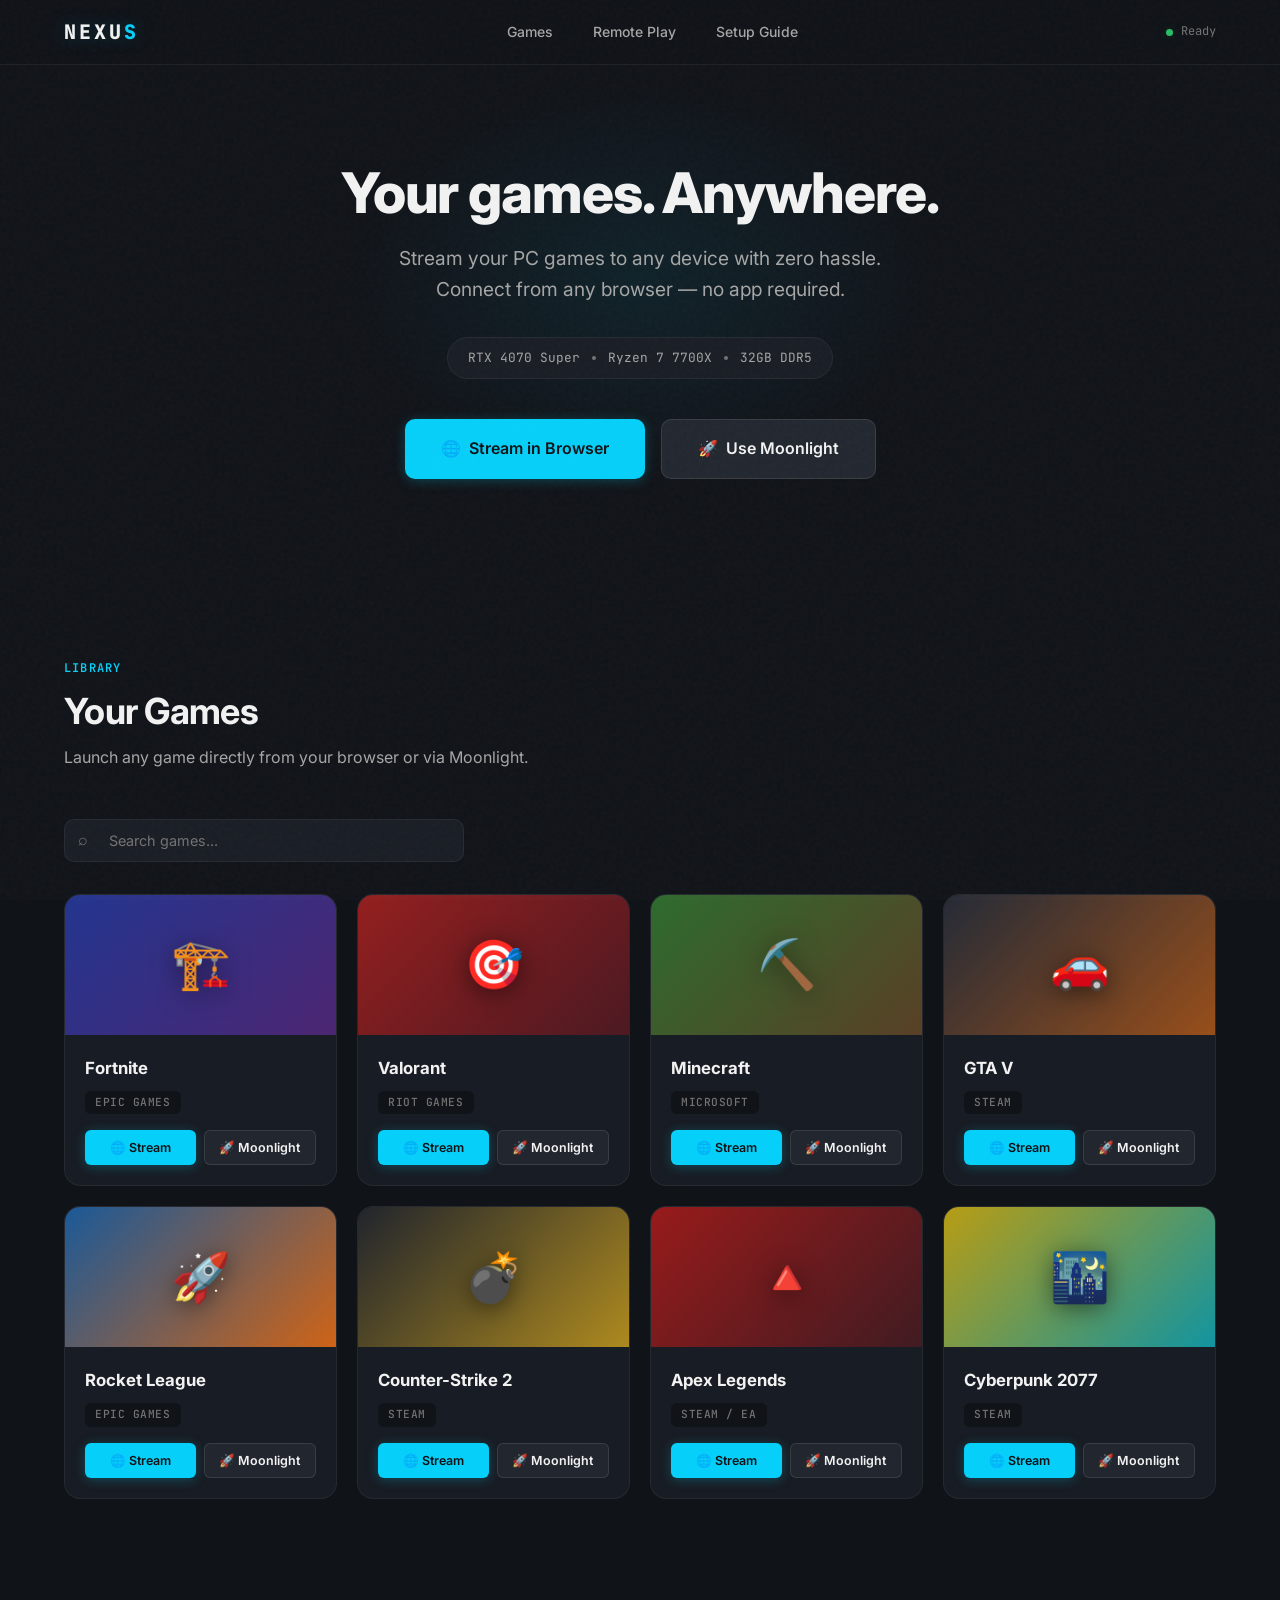
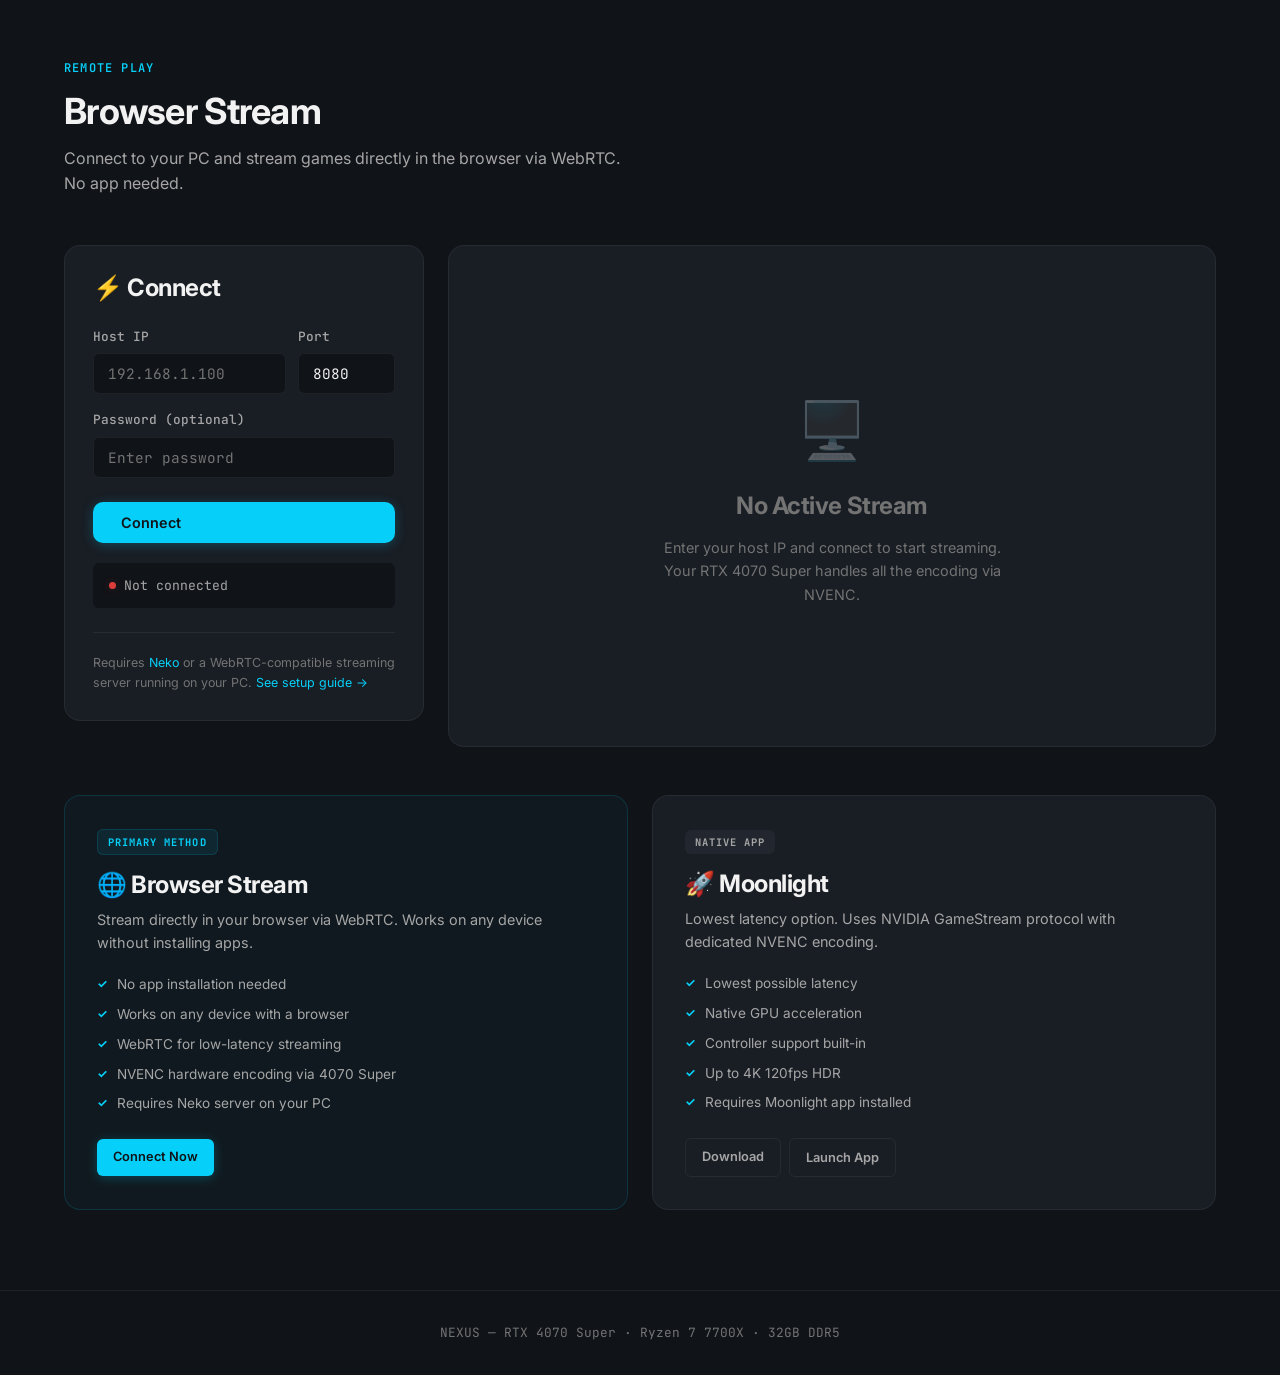
==== index.html @ 2f2a880e "NEXUS gaming portal" ====
<!DOCTYPE html>
<html lang="en">
<head>
  <meta charset="UTF-8">
  <meta name="viewport" content="width=device-width, initial-scale=1.0">
  <meta name="description" content="NEXUS — Stream your PC games to any device. Browser-based game streaming powered by Sunshine + WebRTC.">
  <title>NEXUS — Game Streaming Portal</title>
  <link rel="stylesheet" href="styles.css">
  <link rel="icon" href="data:image/svg+xml,<svg xmlns='http://www.w3.org/2000/svg' viewBox='0 0 100 100'><text y='.9em' font-size='90'>🎮</text></svg>">
</head>
<body>

  <!-- Navigation -->
  <nav class="nav" id="nav">
    <div class="container nav-inner">
      <a href="#" class="nav-logo">NEXU<span>S</span></a>
      <ul class="nav-links" id="navLinks">
        <li><a href="#games">Games</a></li>
        <li><a href="#stream">Remote Play</a></li>
        <li><a href="setup-guide.html">Setup Guide</a></li>
      </ul>
      <div class="nav-status">
        <div class="status-dot" id="statusDot"></div>
        <span id="statusText">Ready</span>
      </div>
      <button class="nav-toggle" id="navToggle" aria-label="Toggle navigation">☰</button>
    </div>
  </nav>

  <!-- Hero -->
  <section class="hero" id="hero">
    <div class="container">
      <h1 class="hero-tagline">Your games. Anywhere.</h1>
      <p class="hero-subtitle">Stream your PC games to any device with zero hassle. Connect from any browser — no app required.</p>
      <div class="hero-specs">
        <span>RTX 4070 Super</span>
        <span class="spec-divider"></span>
        <span>Ryzen 7 7700X</span>
        <span class="spec-divider"></span>
        <span>32GB DDR5</span>
      </div>
      <div class="hero-actions">
        <a href="#stream" class="btn btn-primary btn-lg">
          <span>🌐</span> Stream in Browser
        </a>
        <a href="#moonlight" class="btn btn-secondary btn-lg">
          <span>🚀</span> Use Moonlight
        </a>
      </div>
    </div>
  </section>

  <!-- Games -->
  <section id="games">
    <div class="container">
      <div class="section-header">
        <div class="section-label">Library</div>
        <h2 class="section-title">Your Games</h2>
        <p class="section-desc">Launch any game directly from your browser or via Moonlight.</p>
      </div>
      <div class="search-bar">
        <span class="search-icon">⌕</span>
        <input type="text" id="gameSearch" placeholder="Search games...">
      </div>
      <div class="games-grid" id="gamesGrid">
        <!-- Rendered by JS -->
      </div>
    </div>
  </section>

  <!-- Remote Play / Stream -->
  <section class="stream-section" id="stream">
    <div class="container">
      <div class="section-header">
        <div class="section-label">Remote Play</div>
        <h2 class="section-title">Browser Stream</h2>
        <p class="section-desc">Connect to your PC and stream games directly in the browser via WebRTC. No app needed.</p>
      </div>

      <div class="stream-layout">
        <!-- Controls Panel -->
        <div class="stream-controls">
          <h3>⚡ Connect</h3>

          <div class="input-row">
            <div class="input-group">
              <label for="hostIp">Host IP</label>
              <input type="text" id="hostIp" placeholder="192.168.1.100">
            </div>
            <div class="input-group">
              <label for="hostPort">Port</label>
              <input type="text" id="hostPort" placeholder="8080" value="8080">
            </div>
          </div>

          <div class="input-group">
            <label for="streamPassword">Password (optional)</label>
            <input type="password" id="streamPassword" placeholder="Enter password">
          </div>

          <button class="btn btn-primary stream-connect-btn" id="connectBtn" onclick="toggleConnection()">
            <span class="btn-label">Connect</span>
            <span class="spinner"></span>
          </button>

          <button class="btn btn-danger stream-connect-btn" id="disconnectBtn" style="display:none" onclick="disconnect()">
            Disconnect
          </button>

          <div class="stream-status" id="streamStatus">
            <div class="status-dot offline"></div>
            <span>Not connected</span>
          </div>

          <div style="margin-top: 24px; padding-top: 20px; border-top: 1px solid var(--border-subtle);">
            <p style="font-size: 0.78rem; color: var(--text-tertiary); line-height: 1.6;">
              Requires <a href="https://github.com/m1k1o/neko" target="_blank" rel="noopener">Neko</a> or a WebRTC-compatible streaming server running on your PC. 
              <a href="setup-guide.html">See setup guide →</a>
            </p>
          </div>
        </div>

        <!-- Stream Viewport -->
        <div class="stream-viewport" id="streamViewport">
          <div class="stream-toolbar">
            <button class="btn btn-ghost btn-sm" onclick="goFullscreen()" title="Fullscreen">⛶ Fullscreen</button>
            <button class="btn btn-ghost btn-sm" onclick="reloadStream()" title="Reload">↻ Reload</button>
          </div>
          <div class="stream-viewport-placeholder" id="streamPlaceholder">
            <div class="placeholder-icon">🖥️</div>
            <h3>No Active Stream</h3>
            <p>Enter your host IP and connect to start streaming. Your RTX 4070 Super handles all the encoding via NVENC.</p>
          </div>
          <iframe id="streamFrame" sandbox="allow-same-origin allow-scripts allow-forms" allowfullscreen></iframe>
        </div>
      </div>

      <!-- Streaming Methods -->
      <div class="methods-grid" id="moonlight">
        <!-- Browser Stream Card -->
        <div class="method-card recommended">
          <div class="method-badge primary">Primary Method</div>
          <h3>🌐 Browser Stream</h3>
          <p>Stream directly in your browser via WebRTC. Works on any device without installing apps.</p>
          <ul class="method-features">
            <li>No app installation needed</li>
            <li>Works on any device with a browser</li>
            <li>WebRTC for low-latency streaming</li>
            <li>NVENC hardware encoding via 4070 Super</li>
            <li>Requires Neko server on your PC</li>
          </ul>
          <a href="#stream" class="btn btn-primary btn-sm">Connect Now</a>
        </div>

        <!-- Moonlight Card -->
        <div class="method-card">
          <div class="method-badge secondary">Native App</div>
          <h3>🚀 Moonlight</h3>
          <p>Lowest latency option. Uses NVIDIA GameStream protocol with dedicated NVENC encoding.</p>
          <ul class="method-features">
            <li>Lowest possible latency</li>
            <li>Native GPU acceleration</li>
            <li>Controller support built-in</li>
            <li>Up to 4K 120fps HDR</li>
            <li>Requires Moonlight app installed</li>
          </ul>
          <div class="download-links">
            <a href="https://moonlight-stream.org/" target="_blank" rel="noopener" class="btn btn-ghost btn-sm">Download</a>
            <button class="btn btn-ghost btn-sm" onclick="launchMoonlight()">Launch App</button>
          </div>
        </div>
      </div>
    </div>
  </section>

  <!-- Fullscreen Overlay -->
  <div class="stream-fullscreen" id="fullscreenOverlay">
    <button class="btn btn-ghost exit-fullscreen" onclick="exitFullscreen()">✕ Exit Fullscreen</button>
    <iframe id="fullscreenFrame" allowfullscreen></iframe>
  </div>

  <!-- Footer -->
  <footer class="footer">
    <div class="container">
      <p>NEXUS — RTX 4070 Super · Ryzen 7 7700X · 32GB DDR5</p>
    </div>
  </footer>

  <script src="app.js"></script>
</body>
</html>
---- styles.css ----
/* ============================================
   NEXUS Gaming Portal — Design System
   ============================================ */

@import url('https://fonts.googleapis.com/css2?family=Inter:wght@300;400;500;600;700;800;900&family=JetBrains+Mono:wght@400;500;600;700&display=swap');

/* --- Custom Properties --- */
:root {
  --bg-primary: hsl(220, 20%, 8%);
  --bg-secondary: hsl(220, 18%, 12%);
  --bg-tertiary: hsl(220, 16%, 16%);
  --bg-elevated: hsl(220, 16%, 18%);

  --accent: hsl(190, 95%, 50%);
  --accent-dim: hsl(190, 80%, 35%);
  --accent-glow: hsla(190, 95%, 50%, 0.25);
  --accent-subtle: hsla(190, 95%, 50%, 0.08);

  --text-primary: hsl(0, 0%, 95%);
  --text-secondary: hsl(0, 0%, 65%);
  --text-tertiary: hsl(0, 0%, 45%);

  --success: hsl(145, 65%, 45%);
  --success-glow: hsla(145, 65%, 45%, 0.2);
  --warning: hsl(40, 90%, 55%);
  --danger: hsl(0, 70%, 55%);
  --danger-glow: hsla(0, 70%, 55%, 0.2);

  --border-subtle: hsla(0, 0%, 100%, 0.06);
  --border-light: hsla(0, 0%, 100%, 0.1);

  --radius-sm: 6px;
  --radius-md: 10px;
  --radius-lg: 16px;
  --radius-xl: 24px;

  --shadow-sm: 0 1px 3px hsla(0, 0%, 0%, 0.3);
  --shadow-md: 0 4px 16px hsla(0, 0%, 0%, 0.4);
  --shadow-lg: 0 8px 32px hsla(0, 0%, 0%, 0.5);
  --shadow-glow: 0 0 24px var(--accent-glow);

  --transition-fast: 150ms ease;
  --transition-base: 250ms ease;
  --transition-slow: 400ms ease;

  --font-sans: 'Inter', -apple-system, BlinkMacSystemFont, sans-serif;
  --font-mono: 'JetBrains Mono', 'Fira Code', monospace;
}

/* --- Reset & Base --- */
*, *::before, *::after {
  box-sizing: border-box;
  margin: 0;
  padding: 0;
}

html {
  scroll-behavior: smooth;
  -webkit-font-smoothing: antialiased;
  -moz-osx-font-smoothing: grayscale;
}

body {
  font-family: var(--font-sans);
  background-color: var(--bg-primary);
  color: var(--text-primary);
  line-height: 1.6;
  min-height: 100vh;
  overflow-x: hidden;
}

/* Subtle noise texture overlay */
body::before {
  content: '';
  position: fixed;
  inset: 0;
  background-image: url("data:image/svg+xml,%3Csvg viewBox='0 0 256 256' xmlns='http://www.w3.org/2000/svg'%3E%3Cfilter id='noise'%3E%3CfeTurbulence type='fractalNoise' baseFrequency='0.9' numOctaves='4' stitchTiles='stitch'/%3E%3C/filter%3E%3Crect width='100%25' height='100%25' filter='url(%23noise)' opacity='0.03'/%3E%3C/svg%3E");
  pointer-events: none;
  z-index: 9999;
}

a {
  color: var(--accent);
  text-decoration: none;
  transition: color var(--transition-fast);
}

a:hover {
  color: var(--text-primary);
}

img {
  max-width: 100%;
  display: block;
}

/* --- Typography --- */
h1, h2, h3, h4, h5, h6 {
  font-weight: 700;
  line-height: 1.2;
  letter-spacing: -0.02em;
}

h1 { font-size: clamp(2rem, 5vw, 3.5rem); }
h2 { font-size: clamp(1.5rem, 3vw, 2.25rem); }
h3 { font-size: clamp(1.15rem, 2vw, 1.5rem); }

.mono {
  font-family: var(--font-mono);
  letter-spacing: -0.03em;
}

/* --- Layout --- */
.container {
  width: 100%;
  max-width: 1200px;
  margin: 0 auto;
  padding: 0 24px;
}

section {
  padding: 80px 0;
}

/* --- Navigation --- */
.nav {
  position: fixed;
  top: 0;
  left: 0;
  right: 0;
  z-index: 1000;
  background: hsla(220, 20%, 8%, 0.85);
  backdrop-filter: blur(20px);
  -webkit-backdrop-filter: blur(20px);
  border-bottom: 1px solid var(--border-subtle);
  transition: background var(--transition-base);
}

.nav-inner {
  display: flex;
  align-items: center;
  justify-content: space-between;
  height: 64px;
}

.nav-logo {
  font-family: var(--font-mono);
  font-size: 1.25rem;
  font-weight: 800;
  letter-spacing: 0.15em;
  color: var(--text-primary);
  text-shadow: 0 0 20px var(--accent-glow);
}

.nav-logo span {
  color: var(--accent);
}

.nav-links {
  display: flex;
  align-items: center;
  gap: 8px;
  list-style: none;
}

.nav-links a {
  display: block;
  padding: 8px 16px;
  font-size: 0.875rem;
  font-weight: 500;
  color: var(--text-secondary);
  border-radius: var(--radius-sm);
  transition: all var(--transition-fast);
}

.nav-links a:hover {
  color: var(--text-primary);
  background: var(--accent-subtle);
}

.nav-status {
  display: flex;
  align-items: center;
  gap: 8px;
  font-size: 0.75rem;
  font-family: var(--font-mono);
  color: var(--text-tertiary);
}

.status-dot {
  width: 7px;
  height: 7px;
  border-radius: 50%;
  background: var(--success);
  box-shadow: 0 0 8px var(--success-glow);
  animation: pulse-dot 2s ease infinite;
}

.status-dot.offline {
  background: var(--danger);
  box-shadow: 0 0 8px var(--danger-glow);
}

.status-dot.connecting {
  background: var(--warning);
  animation: pulse-dot 0.8s ease infinite;
}

@keyframes pulse-dot {
  0%, 100% { opacity: 1; }
  50% { opacity: 0.4; }
}

/* Mobile nav toggle */
.nav-toggle {
  display: none;
  background: none;
  border: none;
  color: var(--text-secondary);
  font-size: 1.5rem;
  cursor: pointer;
  padding: 4px;
}

/* --- Hero --- */
.hero {
  padding: 160px 0 100px;
  text-align: center;
  position: relative;
}

.hero::after {
  content: '';
  position: absolute;
  top: 80px;
  left: 50%;
  transform: translateX(-50%);
  width: 600px;
  height: 400px;
  background: radial-gradient(ellipse, var(--accent-glow), transparent 70%);
  opacity: 0.3;
  pointer-events: none;
}

.hero-tagline {
  font-weight: 800;
  margin-bottom: 16px;
  position: relative;
  z-index: 1;
}

.hero-subtitle {
  font-size: clamp(1rem, 2vw, 1.2rem);
  color: var(--text-secondary);
  max-width: 520px;
  margin: 0 auto 32px;
  font-weight: 400;
  position: relative;
  z-index: 1;
}

.hero-specs {
  display: inline-flex;
  align-items: center;
  gap: 12px;
  padding: 10px 20px;
  background: var(--bg-secondary);
  border: 1px solid var(--border-subtle);
  border-radius: var(--radius-xl);
  font-family: var(--font-mono);
  font-size: 0.8rem;
  color: var(--text-secondary);
  margin-bottom: 40px;
  position: relative;
  z-index: 1;
}

.hero-specs .spec-divider {
  width: 4px;
  height: 4px;
  border-radius: 50%;
  background: var(--text-tertiary);
}

.hero-actions {
  display: flex;
  gap: 16px;
  justify-content: center;
  flex-wrap: wrap;
  position: relative;
  z-index: 1;
}

/* --- Buttons --- */
.btn {
  display: inline-flex;
  align-items: center;
  gap: 8px;
  padding: 12px 28px;
  font-family: var(--font-sans);
  font-size: 0.9rem;
  font-weight: 600;
  border-radius: var(--radius-md);
  border: none;
  cursor: pointer;
  transition: all var(--transition-base);
  text-decoration: none;
  white-space: nowrap;
}

.btn:active {
  transform: scale(0.97);
}

.btn-primary {
  background: var(--accent);
  color: hsl(220, 20%, 8%);
  box-shadow: 0 2px 12px var(--accent-glow);
}

.btn-primary:hover {
  background: hsl(190, 95%, 58%);
  box-shadow: 0 4px 24px var(--accent-glow);
  color: hsl(220, 20%, 8%);
  transform: translateY(-1px);
}

.btn-secondary {
  background: var(--bg-tertiary);
  color: var(--text-primary);
  border: 1px solid var(--border-light);
}

.btn-secondary:hover {
  background: var(--bg-elevated);
  border-color: var(--accent-dim);
  color: var(--text-primary);
  transform: translateY(-1px);
}

.btn-ghost {
  background: transparent;
  color: var(--text-secondary);
  border: 1px solid var(--border-subtle);
  padding: 8px 16px;
  font-size: 0.8rem;
}

.btn-ghost:hover {
  color: var(--text-primary);
  border-color: var(--border-light);
  background: var(--accent-subtle);
}

.btn-danger {
  background: var(--danger);
  color: white;
}

.btn-danger:hover {
  background: hsl(0, 70%, 62%);
  box-shadow: 0 4px 24px var(--danger-glow);
}

.btn-sm {
  padding: 8px 16px;
  font-size: 0.8rem;
  border-radius: var(--radius-sm);
}

.btn-lg {
  padding: 16px 36px;
  font-size: 1rem;
}

/* --- Section Headers --- */
.section-header {
  margin-bottom: 48px;
}

.section-label {
  font-family: var(--font-mono);
  font-size: 0.75rem;
  font-weight: 600;
  text-transform: uppercase;
  letter-spacing: 0.1em;
  color: var(--accent);
  margin-bottom: 12px;
}

.section-title {
  margin-bottom: 12px;
}

.section-desc {
  color: var(--text-secondary);
  max-width: 560px;
  font-size: 1rem;
}

/* --- Game Cards --- */
.games-grid {
  display: grid;
  grid-template-columns: repeat(auto-fill, minmax(270px, 1fr));
  gap: 20px;
}

.game-card {
  background: hsla(220, 18%, 14%, 0.7);
  backdrop-filter: blur(12px);
  -webkit-backdrop-filter: blur(12px);
  border: 1px solid var(--border-subtle);
  border-radius: var(--radius-lg);
  overflow: hidden;
  transition: all var(--transition-base);
  cursor: default;
}

.game-card:hover {
  border-color: hsla(190, 95%, 50%, 0.15);
  box-shadow: 0 8px 32px hsla(0, 0%, 0%, 0.4), inset 0 1px 0 hsla(0, 0%, 100%, 0.04);
  transform: translateY(-4px);
}

.game-card-banner {
  height: 140px;
  position: relative;
  display: flex;
  align-items: center;
  justify-content: center;
  overflow: hidden;
}

.game-card-banner .game-icon {
  font-size: 3rem;
  position: relative;
  z-index: 1;
  filter: drop-shadow(0 4px 12px hsla(0,0%,0%,0.5));
}

.game-card-body {
  padding: 20px;
}

.game-card-title {
  font-size: 1.05rem;
  font-weight: 700;
  margin-bottom: 6px;
}

.game-card-platform {
  display: inline-flex;
  align-items: center;
  gap: 4px;
  font-family: var(--font-mono);
  font-size: 0.7rem;
  font-weight: 500;
  color: var(--text-tertiary);
  background: var(--bg-primary);
  padding: 3px 10px;
  border-radius: var(--radius-sm);
  margin-bottom: 16px;
  text-transform: uppercase;
  letter-spacing: 0.05em;
}

.game-card-actions {
  display: flex;
  gap: 8px;
}

.game-card-actions .btn {
  flex: 1;
  justify-content: center;
  font-size: 0.78rem;
  padding: 9px 12px;
}

/* --- Stream Panel --- */
.stream-section {
  position: relative;
}

.stream-layout {
  display: grid;
  grid-template-columns: 360px 1fr;
  gap: 24px;
  align-items: start;
}

.stream-controls {
  background: var(--bg-secondary);
  border: 1px solid var(--border-subtle);
  border-radius: var(--radius-lg);
  padding: 28px;
  position: sticky;
  top: 88px;
}

.stream-controls h3 {
  margin-bottom: 24px;
  display: flex;
  align-items: center;
  gap: 10px;
}

.input-group {
  margin-bottom: 16px;
}

.input-group label {
  display: block;
  font-size: 0.8rem;
  font-weight: 500;
  color: var(--text-secondary);
  margin-bottom: 6px;
  font-family: var(--font-mono);
}

.input-group input {
  width: 100%;
  padding: 10px 14px;
  background: var(--bg-primary);
  border: 1px solid var(--border-subtle);
  border-radius: var(--radius-sm);
  color: var(--text-primary);
  font-family: var(--font-mono);
  font-size: 0.9rem;
  transition: border-color var(--transition-fast);
  outline: none;
}

.input-group input:focus {
  border-color: var(--accent-dim);
  box-shadow: 0 0 0 3px var(--accent-glow);
}

.input-group input::placeholder {
  color: var(--text-tertiary);
}

.input-row {
  display: grid;
  grid-template-columns: 2fr 1fr;
  gap: 12px;
}

.stream-connect-btn {
  width: 100%;
  margin-top: 8px;
}

.stream-status {
  display: flex;
  align-items: center;
  gap: 8px;
  margin-top: 20px;
  padding: 12px 16px;
  background: var(--bg-primary);
  border-radius: var(--radius-sm);
  font-size: 0.82rem;
  font-family: var(--font-mono);
  color: var(--text-secondary);
}

.stream-status.connected {
  border: 1px solid hsla(145, 65%, 45%, 0.2);
  color: var(--success);
}

.stream-status.error {
  border: 1px solid hsla(0, 70%, 55%, 0.2);
  color: var(--danger);
}

.stream-viewport {
  background: var(--bg-secondary);
  border: 1px solid var(--border-subtle);
  border-radius: var(--radius-lg);
  overflow: hidden;
  position: relative;
  min-height: 500px;
}

.stream-viewport-placeholder {
  display: flex;
  flex-direction: column;
  align-items: center;
  justify-content: center;
  min-height: 500px;
  color: var(--text-tertiary);
  gap: 16px;
  padding: 40px;
  text-align: center;
}

.stream-viewport-placeholder .placeholder-icon {
  font-size: 3.5rem;
  opacity: 0.3;
}

.stream-viewport-placeholder p {
  max-width: 340px;
  font-size: 0.9rem;
  line-height: 1.6;
}

.stream-viewport iframe {
  width: 100%;
  height: 100%;
  min-height: 500px;
  border: none;
  display: none;
}

.stream-viewport iframe.active {
  display: block;
}

.stream-toolbar {
  position: absolute;
  top: 12px;
  right: 12px;
  display: flex;
  gap: 8px;
  z-index: 10;
  opacity: 0;
  transition: opacity var(--transition-fast);
}

.stream-viewport:hover .stream-toolbar {
  opacity: 1;
}

/* --- Methods (Moonlight / Browser) --- */
.methods-grid {
  display: grid;
  grid-template-columns: 1fr 1fr;
  gap: 24px;
  margin-top: 48px;
}

.method-card {
  background: var(--bg-secondary);
  border: 1px solid var(--border-subtle);
  border-radius: var(--radius-lg);
  padding: 32px;
  transition: all var(--transition-base);
}

.method-card:hover {
  border-color: var(--border-light);
}

.method-card.recommended {
  border-color: hsla(190, 95%, 50%, 0.15);
  background: hsla(190, 95%, 50%, 0.03);
}

.method-badge {
  display: inline-block;
  font-family: var(--font-mono);
  font-size: 0.65rem;
  font-weight: 700;
  text-transform: uppercase;
  letter-spacing: 0.1em;
  padding: 4px 10px;
  border-radius: var(--radius-sm);
  margin-bottom: 16px;
}

.method-badge.primary {
  background: var(--accent-subtle);
  color: var(--accent);
  border: 1px solid hsla(190, 95%, 50%, 0.15);
}

.method-badge.secondary {
  background: var(--bg-tertiary);
  color: var(--text-secondary);
}

.method-card h3 {
  margin-bottom: 8px;
}

.method-card p {
  color: var(--text-secondary);
  font-size: 0.9rem;
  margin-bottom: 20px;
}

.method-features {
  list-style: none;
  margin-bottom: 24px;
}

.method-features li {
  position: relative;
  padding-left: 20px;
  font-size: 0.85rem;
  color: var(--text-secondary);
  margin-bottom: 8px;
}

.method-features li::before {
  content: '✓';
  position: absolute;
  left: 0;
  color: var(--accent);
  font-weight: 700;
  font-size: 0.75rem;
}

.download-links {
  display: flex;
  flex-wrap: wrap;
  gap: 8px;
}

/* --- Search Bar --- */
.search-bar {
  position: relative;
  margin-bottom: 32px;
  max-width: 400px;
}

.search-bar input {
  width: 100%;
  padding: 12px 16px 12px 44px;
  background: var(--bg-secondary);
  border: 1px solid var(--border-subtle);
  border-radius: var(--radius-md);
  color: var(--text-primary);
  font-family: var(--font-sans);
  font-size: 0.9rem;
  outline: none;
  transition: all var(--transition-fast);
}

.search-bar input:focus {
  border-color: var(--accent-dim);
  box-shadow: 0 0 0 3px var(--accent-glow);
}

.search-bar input::placeholder {
  color: var(--text-tertiary);
}

.search-bar .search-icon {
  position: absolute;
  left: 14px;
  top: 50%;
  transform: translateY(-50%);
  color: var(--text-tertiary);
  font-size: 1rem;
  pointer-events: none;
}

/* --- Footer --- */
.footer {
  padding: 32px 0;
  border-top: 1px solid var(--border-subtle);
  text-align: center;
}

.footer p {
  font-size: 0.8rem;
  font-family: var(--font-mono);
  color: var(--text-tertiary);
}

/* --- Fullscreen Stream --- */
.stream-fullscreen {
  position: fixed;
  inset: 0;
  z-index: 10000;
  background: black;
  display: none;
}

.stream-fullscreen.active {
  display: block;
}

.stream-fullscreen iframe {
  width: 100%;
  height: 100%;
  border: none;
}

.stream-fullscreen .exit-fullscreen {
  position: absolute;
  top: 16px;
  right: 16px;
  z-index: 10001;
  opacity: 0;
  transition: opacity var(--transition-fast);
}

.stream-fullscreen:hover .exit-fullscreen {
  opacity: 1;
}

/* --- Animations --- */
@keyframes fade-in-up {
  from {
    opacity: 0;
    transform: translateY(20px);
  }
  to {
    opacity: 1;
    transform: translateY(0);
  }
}

.animate-in {
  animation: fade-in-up 0.6s ease forwards;
  opacity: 0;
}

.animate-in:nth-child(1) { animation-delay: 0.05s; }
.animate-in:nth-child(2) { animation-delay: 0.1s; }
.animate-in:nth-child(3) { animation-delay: 0.15s; }
.animate-in:nth-child(4) { animation-delay: 0.2s; }
.animate-in:nth-child(5) { animation-delay: 0.25s; }
.animate-in:nth-child(6) { animation-delay: 0.3s; }
.animate-in:nth-child(7) { animation-delay: 0.35s; }
.animate-in:nth-child(8) { animation-delay: 0.4s; }

/* --- Loading Spinner --- */
.spinner {
  width: 18px;
  height: 18px;
  border: 2px solid transparent;
  border-top-color: currentColor;
  border-radius: 50%;
  animation: spin 0.7s linear infinite;
  display: none;
}

.btn.loading .spinner {
  display: inline-block;
}

.btn.loading .btn-label {
  display: none;
}

@keyframes spin {
  to { transform: rotate(360deg); }
}

/* --- Setup Guide Styles --- */
.guide-content {
  max-width: 760px;
  margin: 0 auto;
  padding-top: 100px;
}

.guide-step {
  background: var(--bg-secondary);
  border: 1px solid var(--border-subtle);
  border-radius: var(--radius-lg);
  padding: 32px;
  margin-bottom: 24px;
  position: relative;
}

.guide-step-number {
  position: absolute;
  top: -12px;
  left: 24px;
  background: var(--accent);
  color: var(--bg-primary);
  font-family: var(--font-mono);
  font-size: 0.75rem;
  font-weight: 700;
  padding: 4px 14px;
  border-radius: var(--radius-sm);
}

.guide-step h3 {
  margin-bottom: 12px;
  margin-top: 4px;
}

.guide-step p,
.guide-step li {
  color: var(--text-secondary);
  font-size: 0.9rem;
  line-height: 1.7;
}

.guide-step ul {
  list-style: none;
  padding: 0;
}

.guide-step ul li {
  padding-left: 20px;
  position: relative;
  margin-bottom: 6px;
}

.guide-step ul li::before {
  content: '›';
  position: absolute;
  left: 0;
  color: var(--accent);
  font-weight: 700;
}

.guide-step code {
  display: block;
  background: var(--bg-primary);
  padding: 16px 20px;
  border-radius: var(--radius-sm);
  font-family: var(--font-mono);
  font-size: 0.82rem;
  color: var(--accent);
  margin: 16px 0;
  overflow-x: auto;
  border: 1px solid var(--border-subtle);
  white-space: pre-wrap;
  word-break: break-all;
}

.guide-step .inline-code {
  display: inline;
  padding: 2px 8px;
  font-size: 0.82rem;
  margin: 0;
}

.back-link {
  display: inline-flex;
  align-items: center;
  gap: 6px;
  margin-bottom: 32px;
  font-size: 0.9rem;
  color: var(--text-secondary);
}

.back-link:hover {
  color: var(--accent);
}

/* --- Responsive --- */
@media (max-width: 900px) {
  .stream-layout {
    grid-template-columns: 1fr;
  }

  .stream-controls {
    position: static;
  }

  .methods-grid {
    grid-template-columns: 1fr;
  }
}

@media (max-width: 768px) {
  .nav-links {
    display: none;
    position: absolute;
    top: 64px;
    left: 0;
    right: 0;
    flex-direction: column;
    background: hsla(220, 20%, 8%, 0.95);
    backdrop-filter: blur(20px);
    -webkit-backdrop-filter: blur(20px);
    border-bottom: 1px solid var(--border-subtle);
    padding: 16px;
    gap: 4px;
  }

  .nav-links.open {
    display: flex;
  }

  .nav-toggle {
    display: block;
  }

  .nav-status {
    display: none;
  }

  section {
    padding: 60px 0;
  }

  .hero {
    padding: 120px 0 60px;
  }

  .hero-specs {
    flex-wrap: wrap;
    justify-content: center;
    font-size: 0.7rem;
    gap: 6px;
  }

  .games-grid {
    grid-template-columns: 1fr;
  }

  .input-row {
    grid-template-columns: 1fr;
  }
}
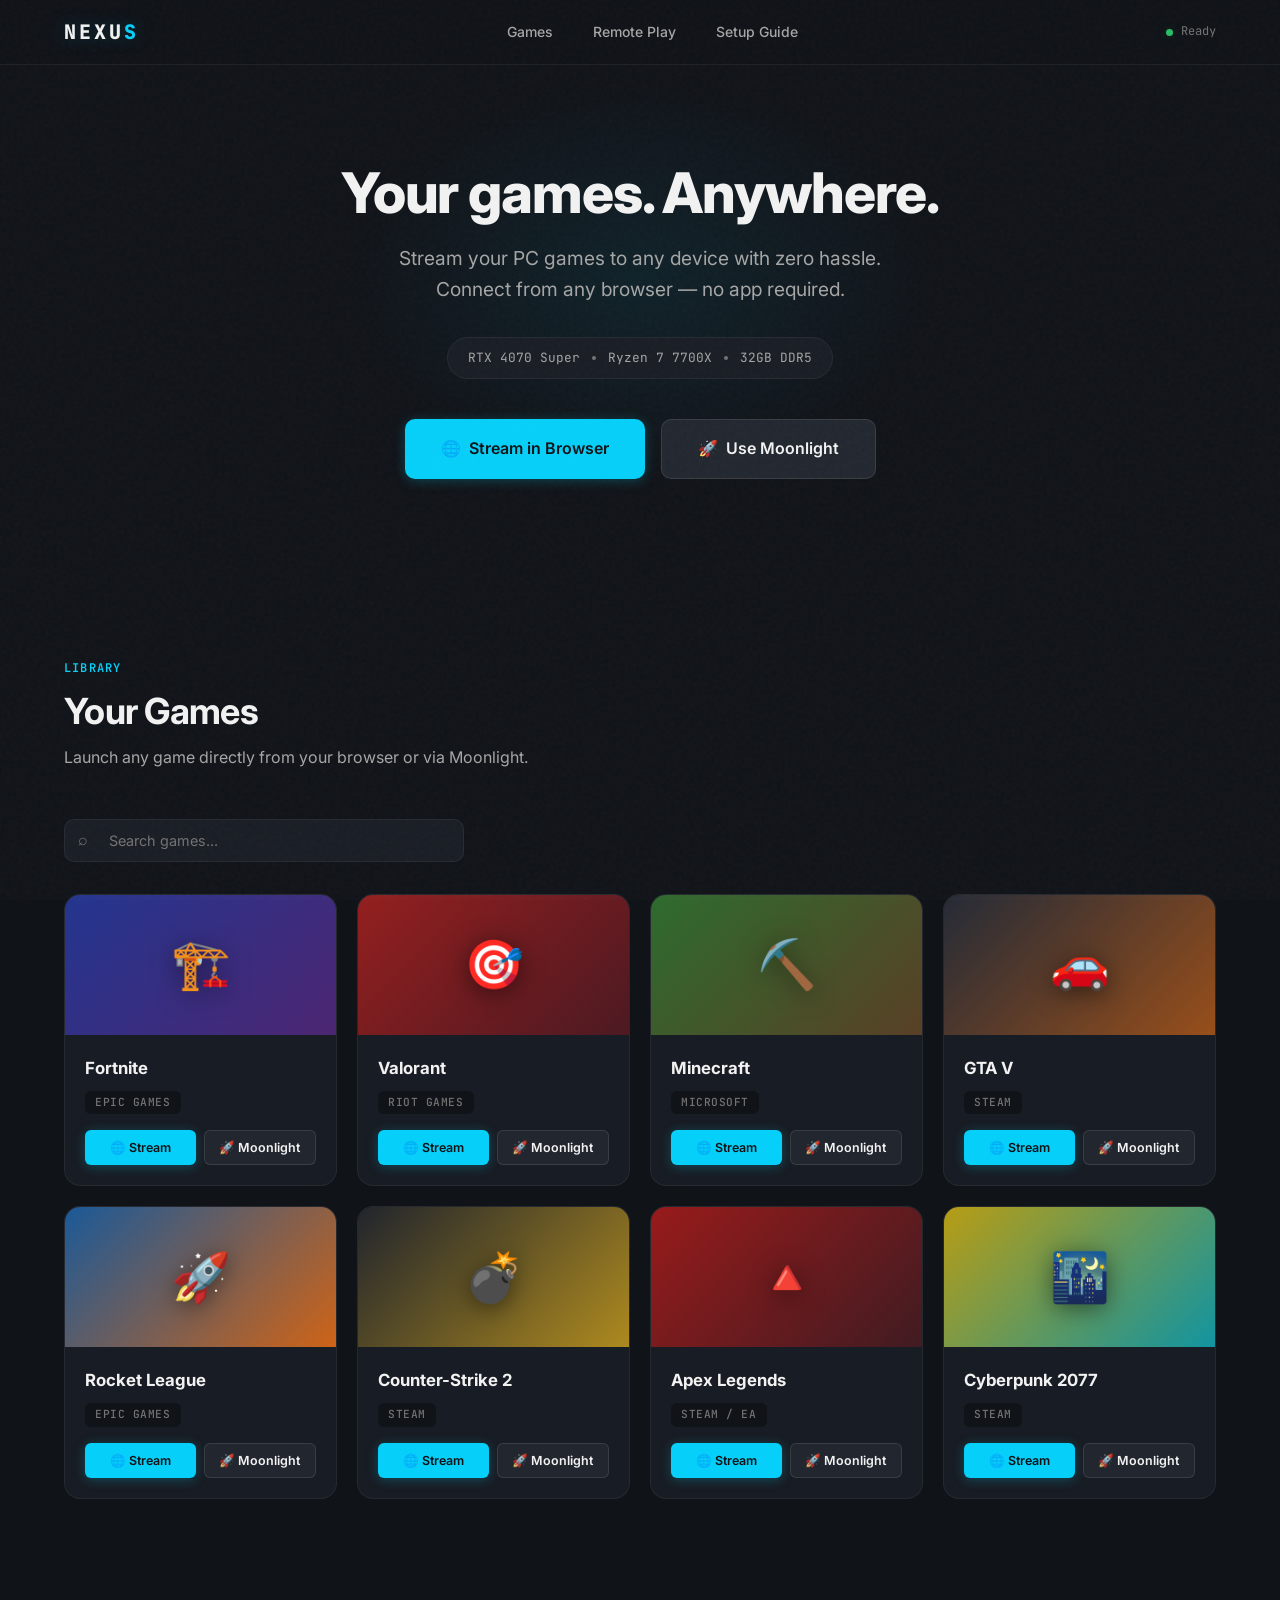
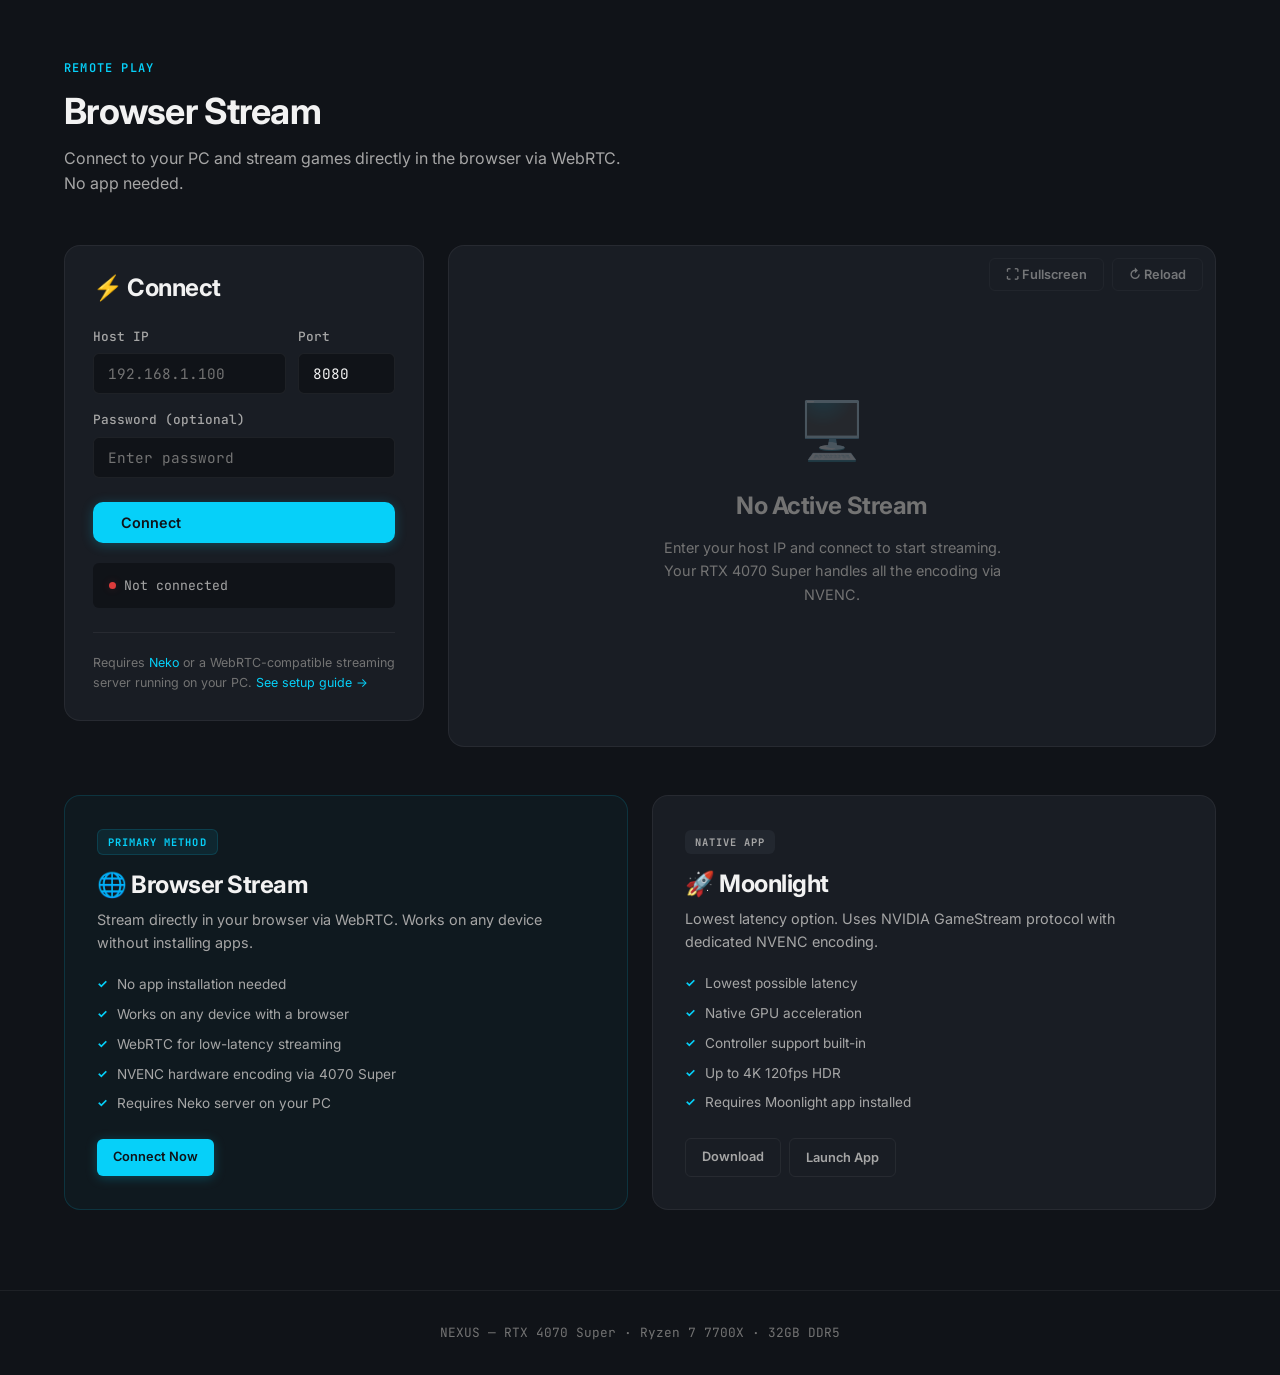
==== commit 0ea9ab77: "Make fullscreen work without a live stream, and keep the control visible goFullscreen() early-return" ====
--- a/index.html
+++ b/index.html
@@ -123,7 +123,7 @@
         <!-- Stream Viewport -->
         <div class="stream-viewport" id="streamViewport">
           <div class="stream-toolbar">
-            <button class="btn btn-ghost btn-sm" onclick="goFullscreen()" title="Fullscreen">⛶ Fullscreen</button>
+            <button class="btn btn-ghost btn-sm" onclick="goFullscreen()" title="Fill the screen with the portal (or the stream, when one is live)">⛶ Fullscreen</button>
             <button class="btn btn-ghost btn-sm" onclick="reloadStream()" title="Reload">↻ Reload</button>
           </div>
           <div class="stream-viewport-placeholder" id="streamPlaceholder">
--- a/styles.css
+++ b/styles.css
@@ -624,11 +624,14 @@
   display: flex;
   gap: 8px;
   z-index: 10;
-  opacity: 0;
+  /* Always visible: hover-only controls are undiscoverable, and unreachable
+     entirely on touch devices. */
+  opacity: 0.65;
   transition: opacity var(--transition-fast);
 }
 
-.stream-viewport:hover .stream-toolbar {
+.stream-viewport:hover .stream-toolbar,
+.stream-toolbar:focus-within {
   opacity: 1;
 }
 
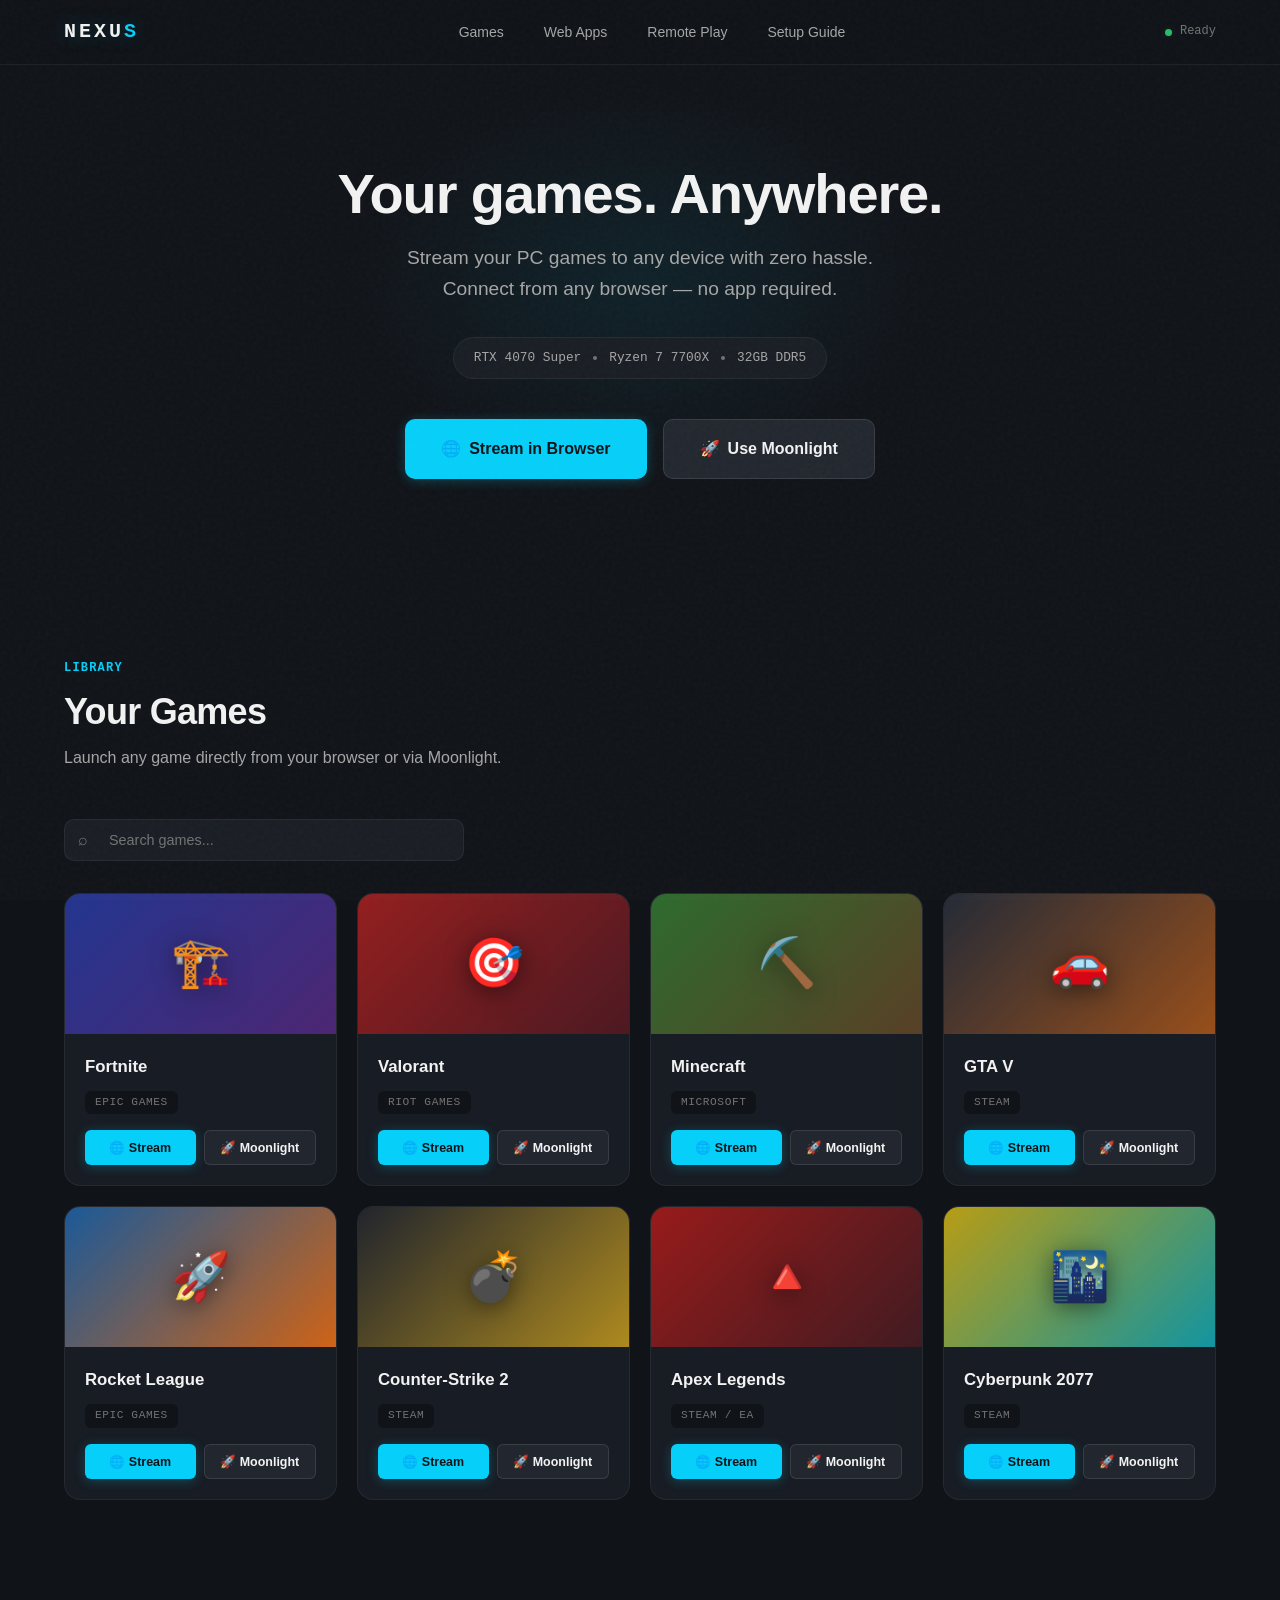
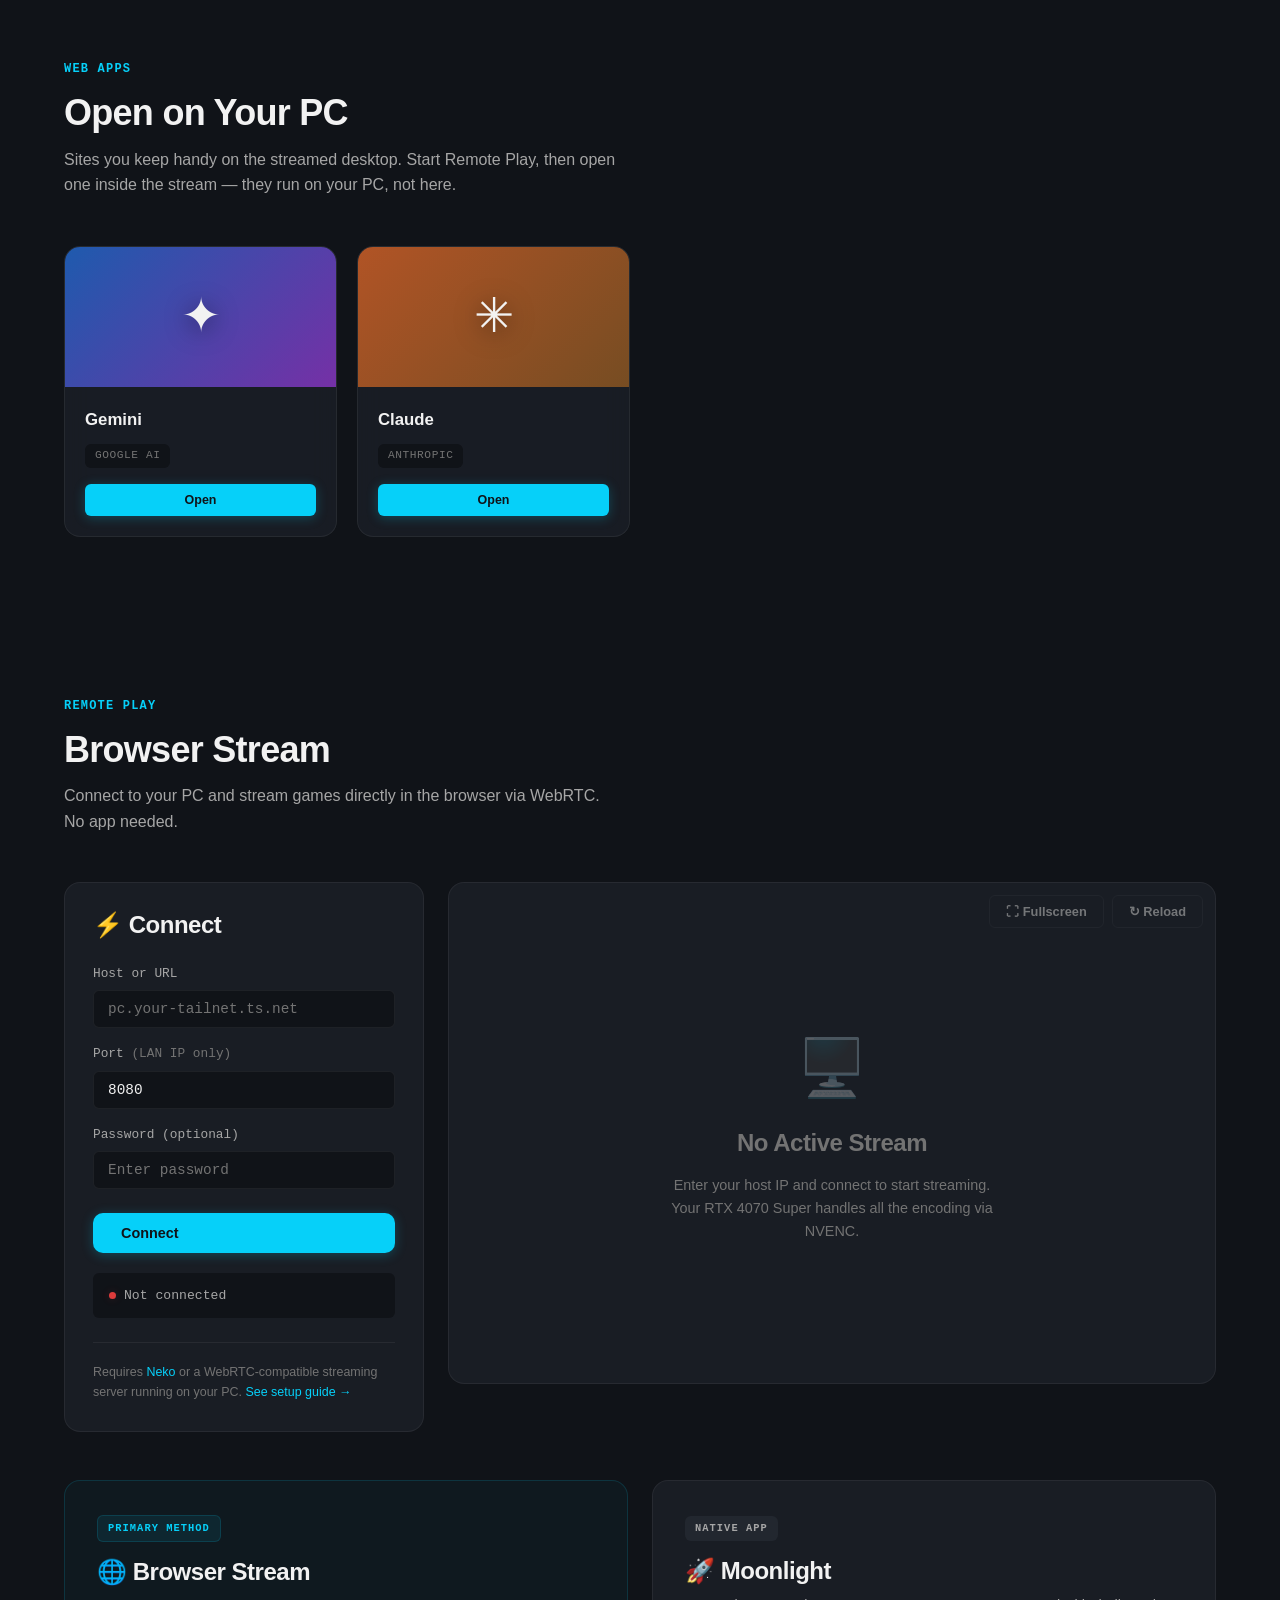
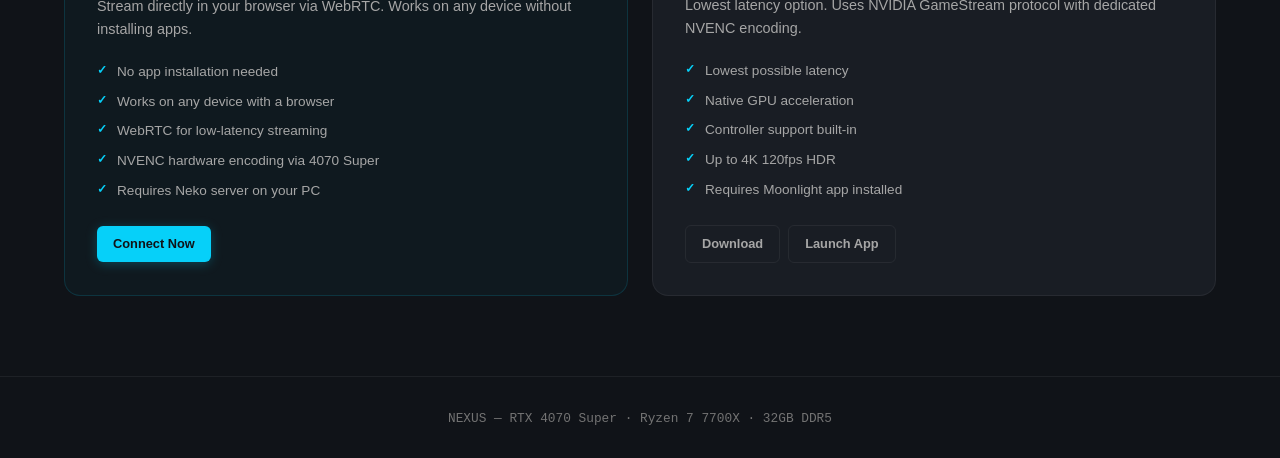
==== commit 5c28089f: "Make portal embed-safe and self-contained; accept HTTPS host; add Web Apps - Drop the fonts.googleap" ====
--- a/index.html
+++ b/index.html
@@ -13,10 +13,11 @@
   <!-- Navigation -->
   <nav class="nav" id="nav">
     <div class="container nav-inner">
-      <a href="#" class="nav-logo">NEXU<span>S</span></a>
+      <a href="#" target="_self" class="nav-logo">NEXU<span>S</span></a>
       <ul class="nav-links" id="navLinks">
-        <li><a href="#games">Games</a></li>
-        <li><a href="#stream">Remote Play</a></li>
+        <li><a href="#games" target="_self">Games</a></li>
+        <li><a href="#apps" target="_self">Web Apps</a></li>
+        <li><a href="#stream" target="_self">Remote Play</a></li>
         <li><a href="setup-guide.html">Setup Guide</a></li>
       </ul>
       <div class="nav-status">
@@ -40,10 +41,10 @@
         <span>32GB DDR5</span>
       </div>
       <div class="hero-actions">
-        <a href="#stream" class="btn btn-primary btn-lg">
+        <a href="#stream" target="_self" class="btn btn-primary btn-lg">
           <span>🌐</span> Stream in Browser
         </a>
-        <a href="#moonlight" class="btn btn-secondary btn-lg">
+        <a href="#moonlight" target="_self" class="btn btn-secondary btn-lg">
           <span>🚀</span> Use Moonlight
         </a>
       </div>
@@ -68,6 +69,20 @@
     </div>
   </section>
 
+  <!-- Web Apps -->
+  <section id="apps">
+    <div class="container">
+      <div class="section-header">
+        <div class="section-label">Web Apps</div>
+        <h2 class="section-title">Open on Your PC</h2>
+        <p class="section-desc">Sites you keep handy on the streamed desktop. Start Remote Play, then open one inside the stream — they run on your PC, not here.</p>
+      </div>
+      <div class="games-grid" id="appsGrid">
+        <!-- Rendered by JS -->
+      </div>
+    </div>
+  </section>
+
   <!-- Remote Play / Stream -->
   <section class="stream-section" id="stream">
     <div class="container">
@@ -82,15 +97,13 @@
         <div class="stream-controls">
           <h3>⚡ Connect</h3>
 
-          <div class="input-row">
-            <div class="input-group">
-              <label for="hostIp">Host IP</label>
-              <input type="text" id="hostIp" placeholder="192.168.1.100">
-            </div>
-            <div class="input-group">
-              <label for="hostPort">Port</label>
-              <input type="text" id="hostPort" placeholder="8080" value="8080">
-            </div>
+          <div class="input-group">
+            <label for="hostIp">Host or URL</label>
+            <input type="text" id="hostIp" placeholder="pc.your-tailnet.ts.net">
+          </div>
+          <div class="input-group">
+            <label for="hostPort">Port <span style="color: var(--text-tertiary); font-weight: 400;">(LAN IP only)</span></label>
+            <input type="text" id="hostPort" placeholder="8080" value="8080">
           </div>
 
           <div class="input-group">
@@ -149,7 +162,7 @@
             <li>NVENC hardware encoding via 4070 Super</li>
             <li>Requires Neko server on your PC</li>
           </ul>
-          <a href="#stream" class="btn btn-primary btn-sm">Connect Now</a>
+          <a href="#stream" target="_self" class="btn btn-primary btn-sm">Connect Now</a>
         </div>
 
         <!-- Moonlight Card -->
--- a/styles.css
+++ b/styles.css
@@ -2,7 +2,10 @@
    NEXUS Gaming Portal — Design System
    ============================================ */
 
-@import url('https://fonts.googleapis.com/css2?family=Inter:wght@300;400;500;600;700;800;900&family=JetBrains+Mono:wght@400;500;600;700&display=swap');
+/* Fonts are intentionally NOT fetched from the network: this file must be
+   fully self-contained so it renders when embedded on a locked-down network.
+   The --font-sans / --font-mono stacks below fall back to the OS UI + mono
+   faces, which are close enough and cost zero external requests. */
 
 /* --- Custom Properties --- */
 :root {
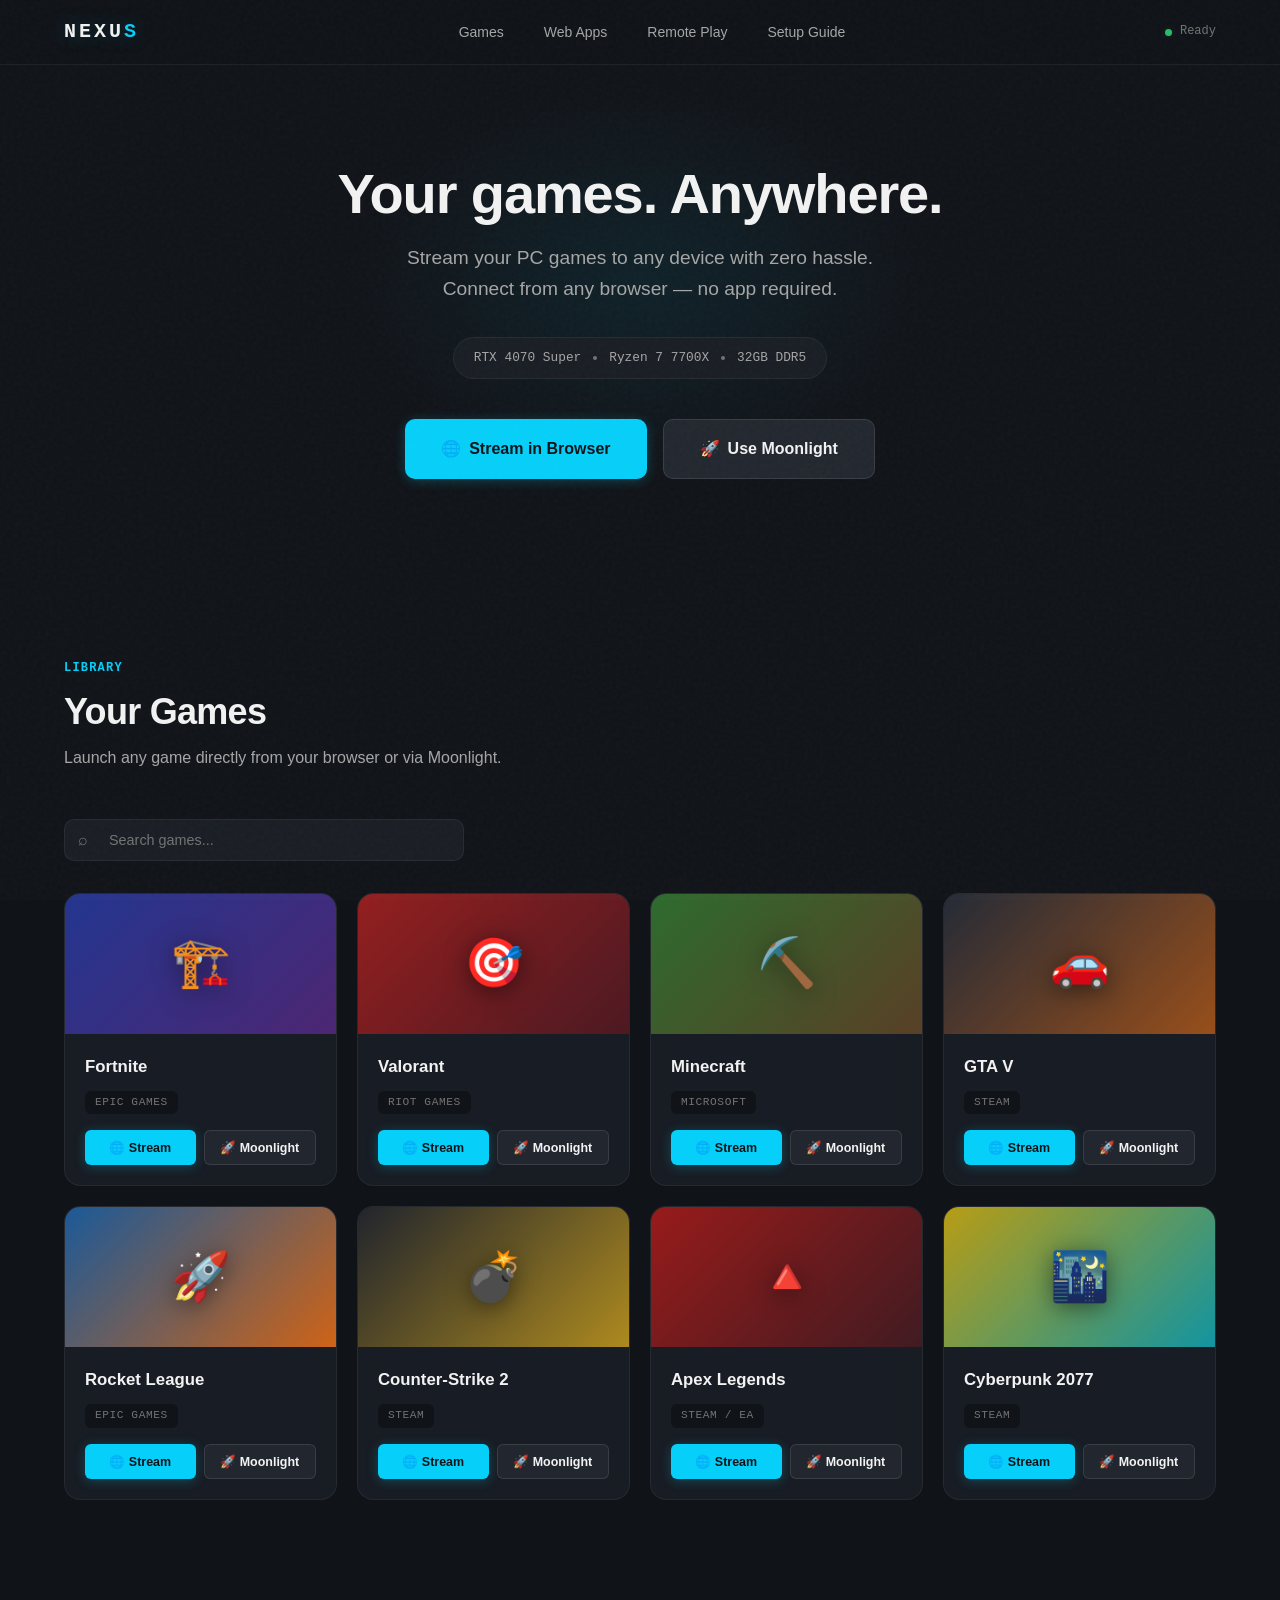
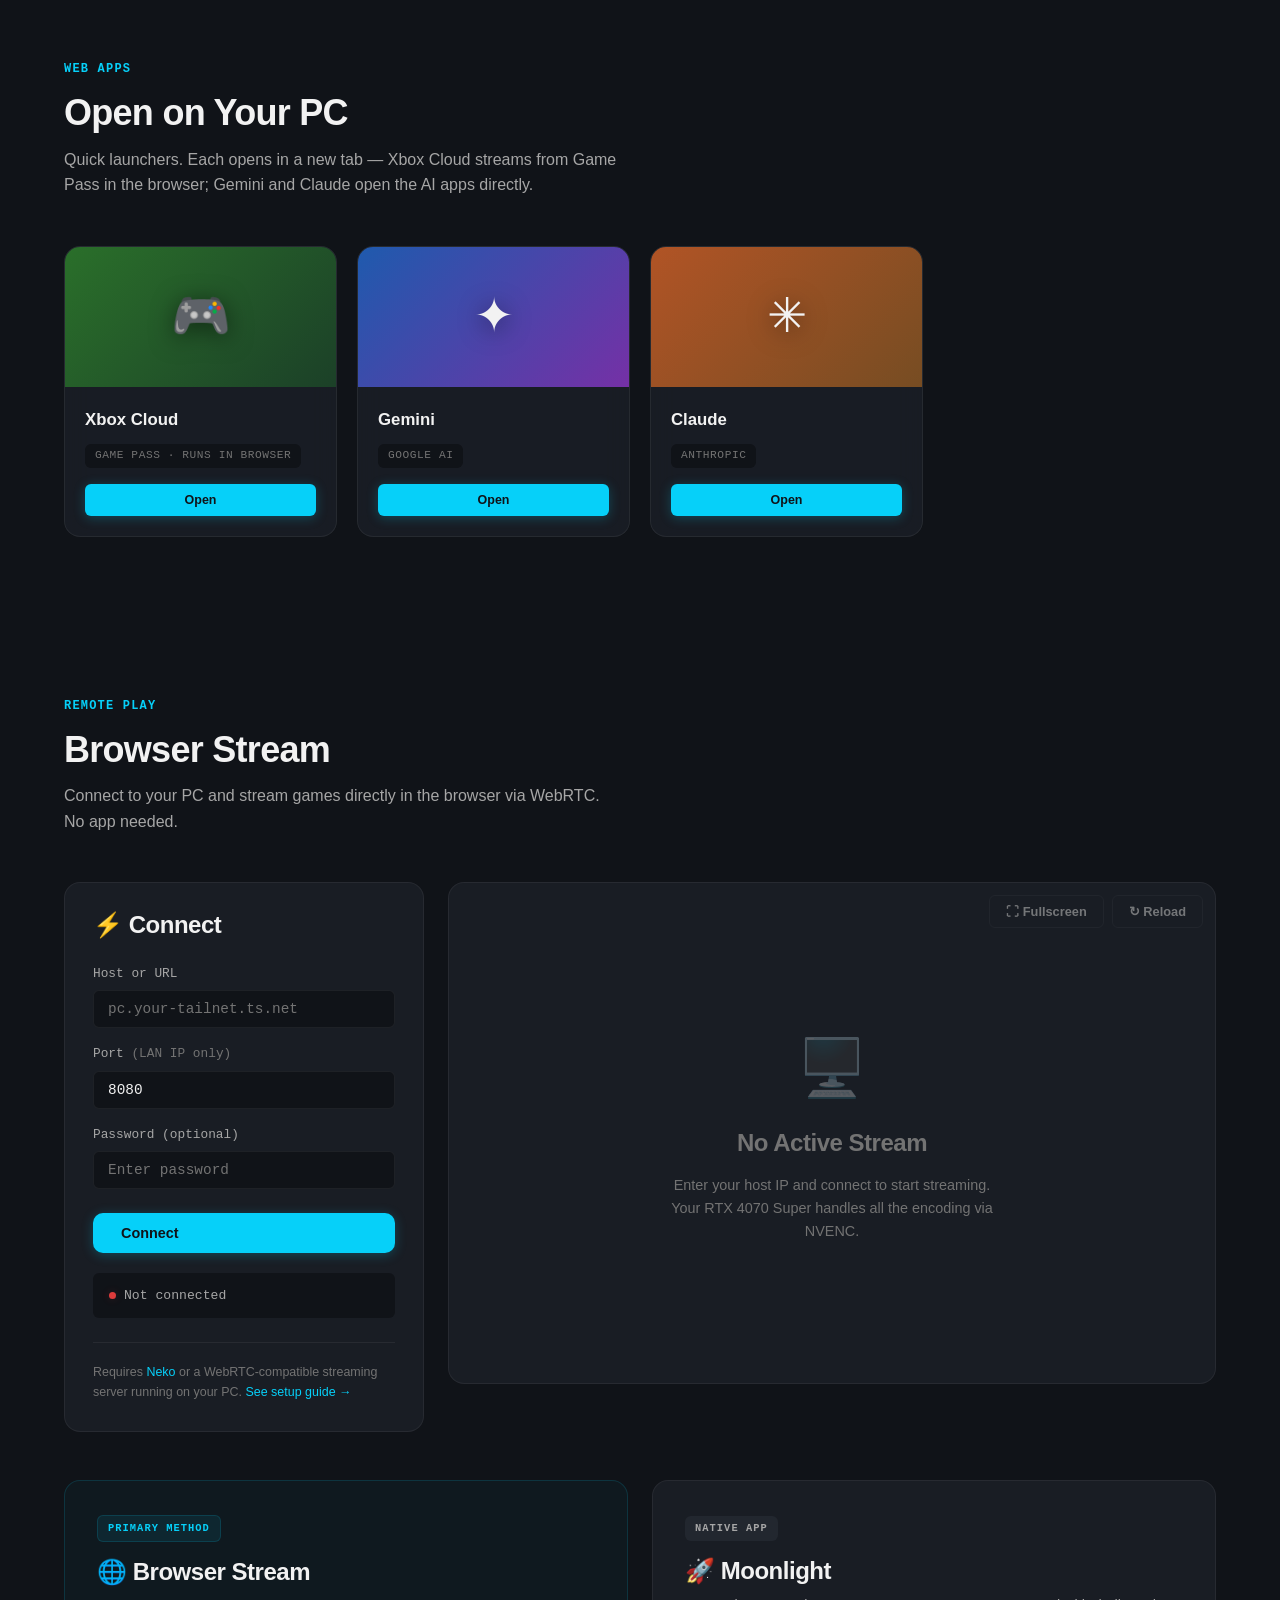
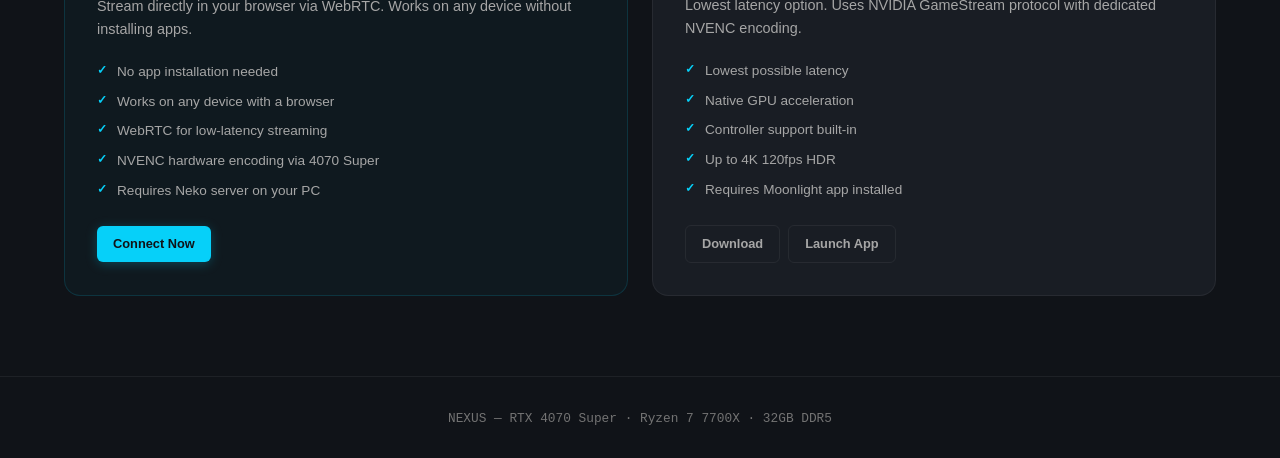
==== commit e52088f2: "Add Xbox Cloud launch tile to Web Apps Xbox Cloud Gaming sends X-Frame-Options: DENY so it cannot be" ====
--- a/index.html
+++ b/index.html
@@ -75,7 +75,7 @@
       <div class="section-header">
         <div class="section-label">Web Apps</div>
         <h2 class="section-title">Open on Your PC</h2>
-        <p class="section-desc">Sites you keep handy on the streamed desktop. Start Remote Play, then open one inside the stream — they run on your PC, not here.</p>
+        <p class="section-desc">Quick launchers. Each opens in a new tab — Xbox Cloud streams from Game Pass in the browser; Gemini and Claude open the AI apps directly.</p>
       </div>
       <div class="games-grid" id="appsGrid">
         <!-- Rendered by JS -->
